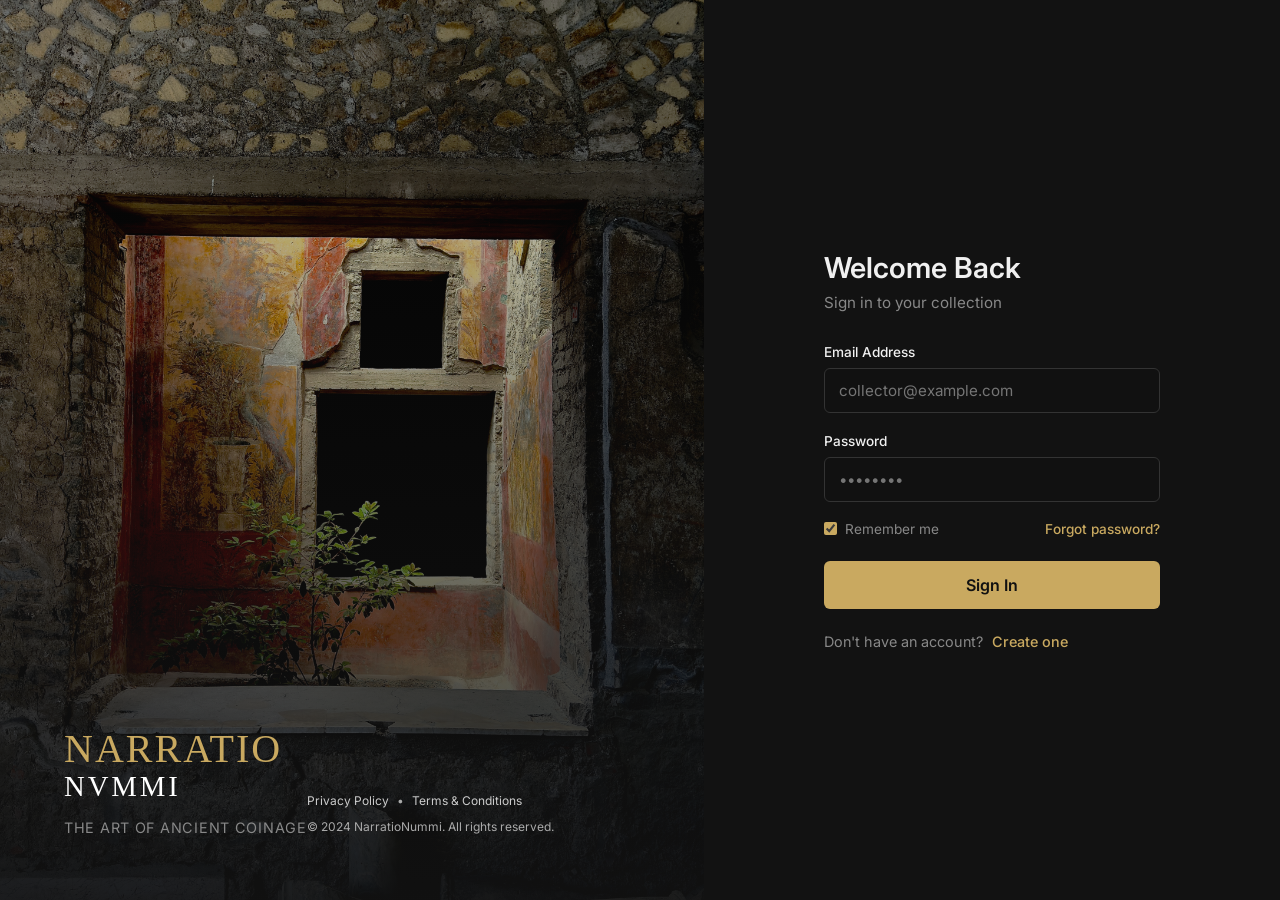
==== index.html @ f67592ef "moving legal links" ====
<!DOCTYPE html>
<html lang="en">
<head>
<meta charset="UTF-8">
<meta name="viewport" content="width=device-width, initial-scale=1.0">
<title>NarratioNummi - Login</title>
<link rel="preconnect" href="https://fonts.googleapis.com">
<link rel="preconnect" href="https://fonts.gstatic.com" crossorigin>
<link href="https://fonts.googleapis.com/css2?family=Cinzel:wght@400;600&family=Inter:wght@300;400;500&display=swap" rel="stylesheet">
<link rel="stylesheet" href="css/login.css">
</head>
<body>

<div class="login-container">
  <div class="login-left">
    <div class="login-left-overlay"></div>
    <div class="login-brand">
      <img src="imgs/logo.png" alt="NarratioNummi Logo" class="logo-img" onerror="this.style.display='none'; document.getElementById('fallback-logo').style.display='block';">
      <h1 id="fallback-logo" style="display:none;">NARRATIO<span>NVMMI</span></h1>
      <p>The Art of Ancient Coinage</p>
    </div>

    <div class="login-footer">
      <div class="legal-links">
        <a href="#">Privacy Policy</a>
        <span>•</span>
        <a href="#">Terms & Conditions</a>
      </div>
      <p class="copyright">&copy; 2024 NarratioNummi. All rights reserved.</p>
    </div>
    
  </div>

  <div class="login-right">
    <div class="login-box">
      
      <div class="auth-header">
        <h2 id="auth-title">Welcome Back</h2>
        <p id="auth-subtitle">Sign in to your collection</p>
      </div>

      <div id="auth-error" class="auth-error"></div>

      <form id="auth-form" onsubmit="event.preventDefault(); handleAuthSubmit();">
        <div class="input-group">
          <label for="auth-email">Email Address</label>
          <input type="email" id="auth-email" placeholder="collector@example.com" required autocomplete="username" inputmode="email" spellcheck="false">
        </div>
        
        <div class="input-group">
          <label for="auth-password">Password</label>
          <input type="password" id="auth-password" placeholder="••••••••" required autocomplete="current-password">
        </div>

        <div class="form-actions">
          <label class="remember-me">
            <input type="checkbox" id="remember-me" checked> Remember me
          </label>
          <a href="#" onclick="handleForgotPassword()" class="forgot-link">Forgot password?</a>
        </div>

        <button type="submit" id="auth-submit" class="btn-primary">Sign In</button>
      </form>

      <div class="auth-switch">
        <span id="auth-switch-text">Don't have an account?</span>
        <a href="#" id="auth-switch-mode" onclick="toggleAuthMode()">Create one</a>
      </div>

    </div>
  </div>
</div>

<div id="custom-popup" class="overlay-custom">
  <div class="box-custom">
    <h3 id="popup-title">MESSAGE</h3>
    <p id="popup-message"></p>
    <button onclick="closePopup()" class="btn-primary">OK</button>
  </div>
</div>

<script type="module" src="js/login.js"></script>

</body>
</html>
---- css/login.css ----
@import url('https://fonts.googleapis.com/css2?family=Inter:wght@300;400;500;600&display=swap');

:root {
  --gold: #c9a960;
  --gold-hover: #e0c47a;
  --bg-dark: #121212;
  --bg-panel: #1a1a1a;
  --text-main: #f0f0f0;
  --text-muted: #888;
  --border-color: #333;
  --error: #e74c3c;
  --font-main: 'Inter', sans-serif;
}

* {
  box-sizing: border-box;
  margin: 0;
  padding: 0;
}

body {
  font-family: var(--font-main);
  background-color: var(--bg-dark);
  color: var(--text-main);
  height: 100vh;
  overflow: hidden;
}

.login-container {
  display: flex;
  height: 100vh;
  width: 100vw;
}

.login-left {
  flex: 1;
  background-image: url('../imgs/login.jpg');
  background-size: cover;
  background-position: center;
  position: relative;
  display: flex;
  align-items: flex-end;
  padding: 4rem;
  background-color: #222;
}

.login-left::before {
  content: '';
  position: absolute;
  top: 0; left: 0; right: 0; bottom: 0;
  background: linear-gradient(to bottom, rgba(18,18,18,0.1) 0%, rgba(18,18,18,0.9) 100%);
  z-index: 1;
}

.login-brand {
  position: relative;
  z-index: 2;
}

.login-brand h1 {
  font-family: 'Times New Roman', Times, serif;
  font-weight: normal;
  font-size: 2.5rem;
  letter-spacing: 0.05em;
  color: var(--gold);
  line-height: 1.1;
}

.login-brand h1 span {
  display: block;
  color: #fff;
  font-size: 1.8rem;
  font-weight: normal;
  letter-spacing: 0.1em;
}

.login-brand p {
  margin-top: 1rem;
  font-size: 0.9rem;
  color: var(--text-muted);
  letter-spacing: 0.05em;
  text-transform: uppercase;
}

.logo-img {
  max-width: 200px;
  margin-bottom: 1.5rem;
}

.login-right {
  flex: 1;
  display: flex;
  align-items: center;
  justify-content: center;
  background-color: var(--bg-dark);
}

.login-box {
  width: 100%;
  max-width: 400px;
  padding: 2rem;
}

.auth-header {
  text-align: left;
  margin-bottom: 2rem;
}

.auth-header h2 {
  font-family: var(--font-main);
  font-weight: 600;
  font-size: 1.8rem;
  color: var(--text-main);
  margin-bottom: 0.5rem;
}

.auth-header p {
  color: var(--text-muted);
  font-size: 0.95rem;
}

.input-group {
  margin-bottom: 1.2rem;
}

.input-group label {
  display: block;
  font-size: 0.85rem;
  font-weight: 500;
  margin-bottom: 0.5rem;
  color: var(--text-main);
}

.input-group input {
  width: 100%;
  padding: 12px 14px;
  background: #111;
  border: 1px solid var(--border-color);
  border-radius: 6px;
  color: #fff;
  font-family: var(--font-main);
  font-size: 0.95rem;
  transition: border-color 0.2s;
}

.input-group input:focus {
  outline: none;
  border-color: var(--gold);
}

.form-actions {
  display: flex;
  justify-content: space-between;
  align-items: center;
  margin-bottom: 1.5rem;
  font-size: 0.85rem;
}

.remember-me {
  display: flex;
  align-items: center;
  gap: 8px;
  color: var(--text-muted);
  cursor: pointer;
}

.remember-me input {
  accent-color: var(--gold);
}

.forgot-link {
  color: var(--gold);
  text-decoration: none;
  font-weight: 500;
}

.forgot-link:hover {
  text-decoration: underline;
}

.btn-primary {
  width: 100%;
  padding: 14px;
  background: var(--gold);
  color: #111;
  border: none;
  border-radius: 6px;
  font-family: var(--font-main);
  font-weight: 600;
  font-size: 1rem;
  cursor: pointer;
  transition: background 0.2s;
}

.btn-primary:hover {
  background: var(--gold-hover);
}

.btn-primary:active {
  transform: scale(0.98);
}

.btn-primary:disabled {
  opacity: 0.5;
  cursor: not-allowed;
}

.auth-error {
  display: none;
  background: rgba(231, 76, 60, 0.1);
  color: var(--error);
  padding: 10px;
  border-radius: 6px;
  font-size: 0.85rem;
  margin-bottom: 1.2rem;
  border: 1px solid rgba(231, 76, 60, 0.3);
  text-align: center;
}

.auth-switch {
  margin-top: 1.5rem;
  text-align: left;
  font-size: 0.9rem;
  color: var(--text-muted);
}

.auth-switch a {
  color: var(--gold);
  text-decoration: none;
  font-weight: 500;
  margin-left: 5px;
}

.auth-switch a:hover {
  text-decoration: underline;
}

.login-footer {
  position: relative;
  z-index: 2;
  margin-top: 2rem;
  text-align: left;
  font-size: 0.75rem;
  color: #aaa;
  line-height: 1.5;
}

.legal-links {
  margin-bottom: 0.5rem;
}

.legal-links a {
  color: #ccc;
  text-decoration: none;
}

.legal-links a:hover {
  color: var(--gold);
}

.legal-links span {
  margin: 0 5px;
}

.overlay-custom {
  display: none;
  position: fixed;
  top: 0; left: 0; width: 100%; height: 100%;
  background: rgba(0,0,0,0.8);
  z-index: 1000;
  align-items: center;
  justify-content: center;
}

.overlay-custom.open {
  display: flex;
}

.box-custom {
  background: var(--bg-panel);
  padding: 2rem;
  border-radius: 8px;
  border: 1px solid var(--border-color);
  max-width: 350px;
  text-align: center;
}

.box-custom h3 {
  color: var(--gold);
  margin-bottom: 1rem;
  font-family: var(--font-main);
}

.box-custom p {
  color: var(--text-muted);
  font-size: 0.9rem;
  margin-bottom: 1.5rem;
  line-height: 1.5;
}

@media (max-width: 900px) {
  .login-container {
    flex-direction: column;
  }
  .login-left {
    display: none;
  }
  .login-right {
    background-color: var(--bg-dark);
  }
}
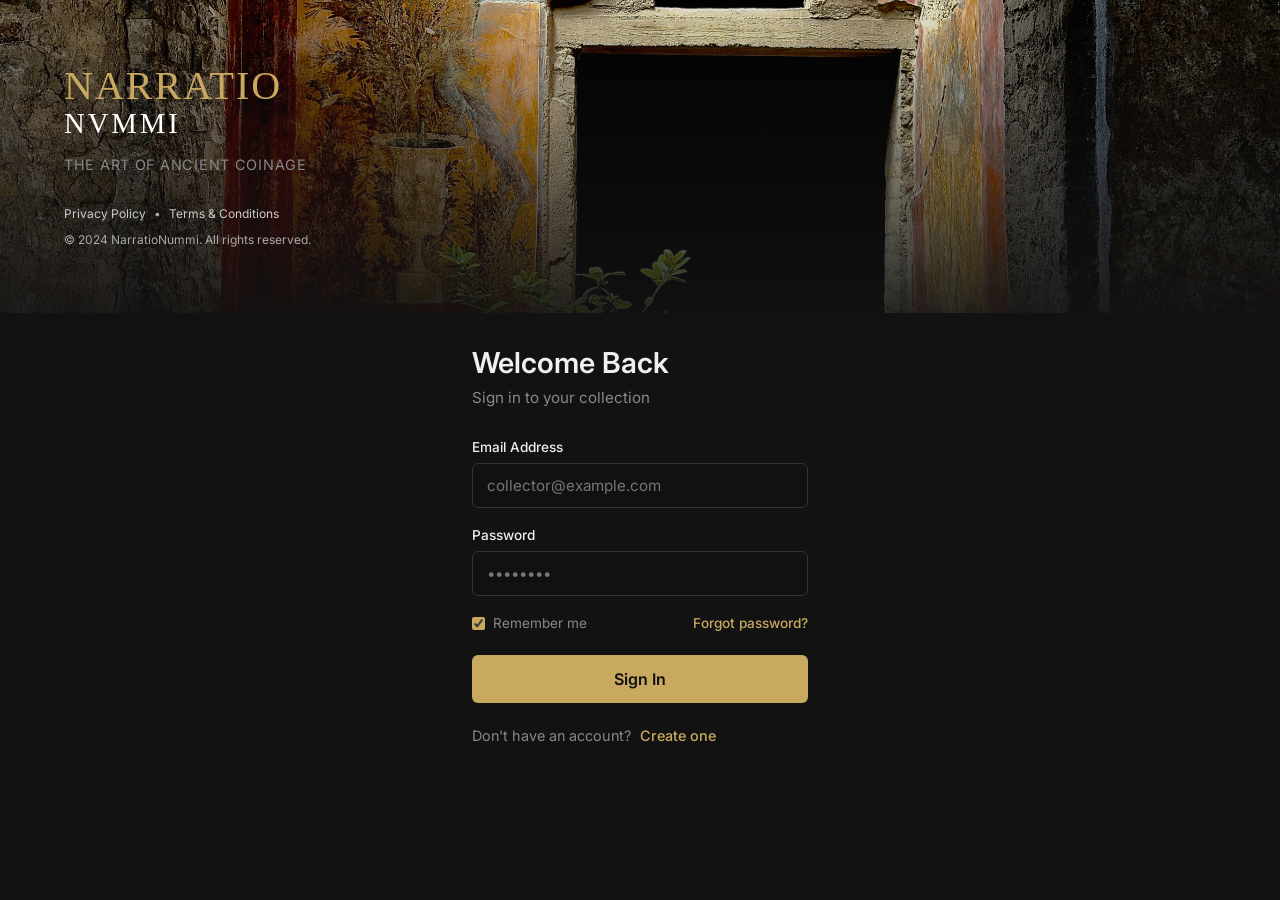
==== commit f032b43b: "legal link under everything" ====
--- a/index.html
+++ b/index.html
@@ -11,24 +11,24 @@
 </head>
 <body>
 
-<div class="login-container">
   <div class="login-left">
     <div class="login-left-overlay"></div>
-    <div class="login-brand">
-      <img src="imgs/logo.png" alt="NarratioNummi Logo" class="logo-img" onerror="this.style.display='none'; document.getElementById('fallback-logo').style.display='block';">
-      <h1 id="fallback-logo" style="display:none;">NARRATIO<span>NVMMI</span></h1>
-      <p>The Art of Ancient Coinage</p>
+    <div class="login-left-content">
+      <div class="login-brand">
+        <img src="imgs/logo.png" alt="NarratioNummi Logo" class="logo-img" onerror="this.style.display='none'; document.getElementById('fallback-logo').style.display='block';">
+        <h1 id="fallback-logo" style="display:none;">NARRATIO<span>NVMMI</span></h1>
+        <p>The Art of Ancient Coinage</p>
+      </div>
+      
+      <div class="login-footer">
+        <div class="legal-links">
+          <a href="#">Privacy Policy</a>
+          <span>•</span>
+          <a href="#">Terms & Conditions</a>
+        </div>
+        <p class="copyright">&copy; 2024 NarratioNummi. All rights reserved.</p>
+      </div>
     </div>
-
-    <div class="login-footer">
-      <div class="legal-links">
-        <a href="#">Privacy Policy</a>
-        <span>•</span>
-        <a href="#">Terms & Conditions</a>
-      </div>
-      <p class="copyright">&copy; 2024 NarratioNummi. All rights reserved.</p>
-    </div>
-    
   </div>
 
   <div class="login-right">
--- a/css/login.css
+++ b/css/login.css
@@ -52,9 +52,16 @@
   z-index: 1;
 }
 
+.login-left-content {
+  position: relative;
+  z-index: 2;
+  width: 100%;
+  display: flex;
+  flex-direction: column;
+}
+
 .login-brand {
   position: relative;
-  z-index: 2;
 }
 
 .login-brand h1 {
@@ -236,8 +243,6 @@
 }
 
 .login-footer {
-  position: relative;
-  z-index: 2;
   margin-top: 2rem;
   text-align: left;
   font-size: 0.75rem;
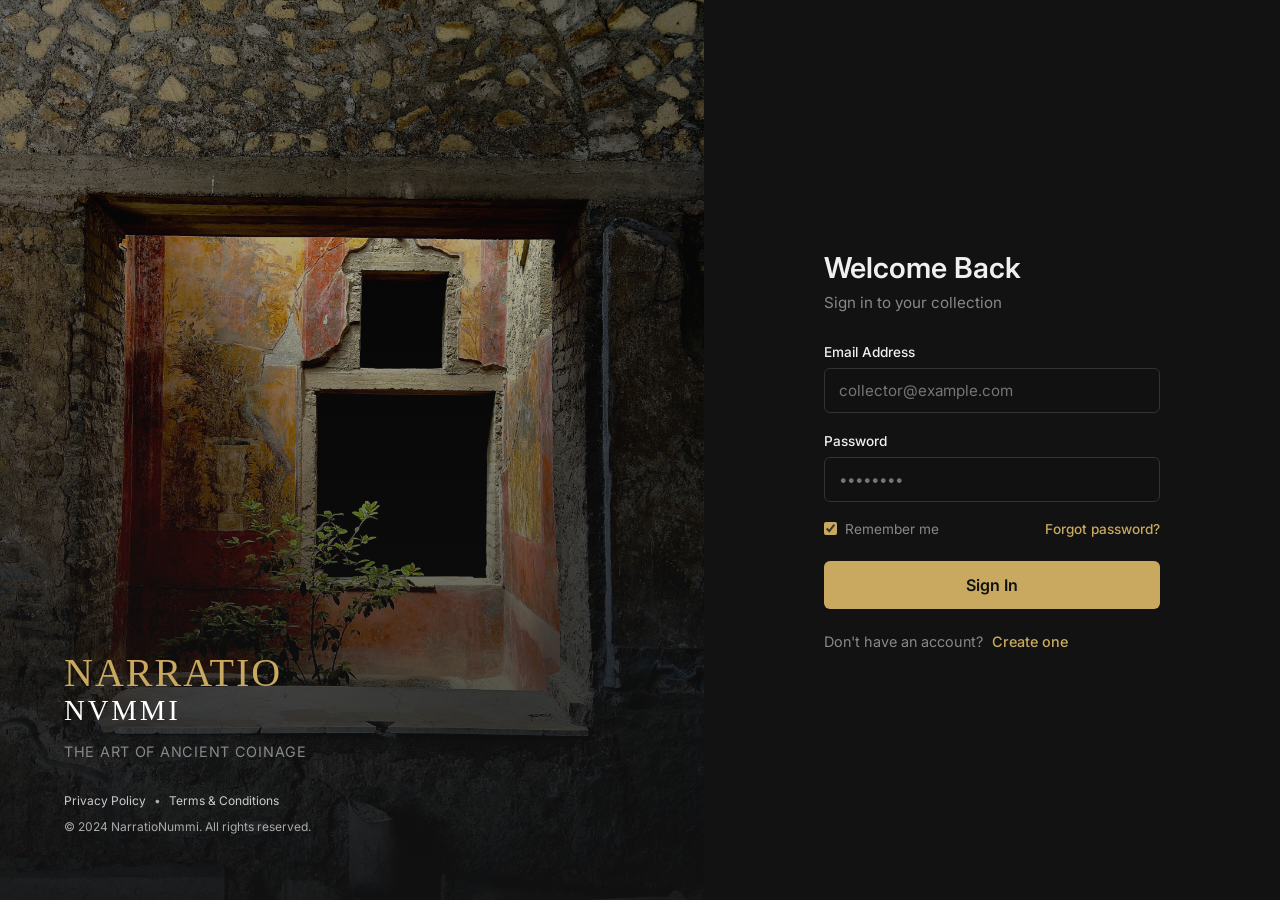
==== commit 58754a7a: "Update index.html" ====
--- a/index.html
+++ b/index.html
@@ -10,7 +10,8 @@
 <link rel="stylesheet" href="css/login.css">
 </head>
 <body>
-
+  
+<div class="login-container">
   <div class="login-left">
     <div class="login-left-overlay"></div>
     <div class="login-left-content">
@@ -79,7 +80,5 @@
   </div>
 </div>
 
-<script type="module" src="js/login.js"></script>
-
 </body>
 </html>
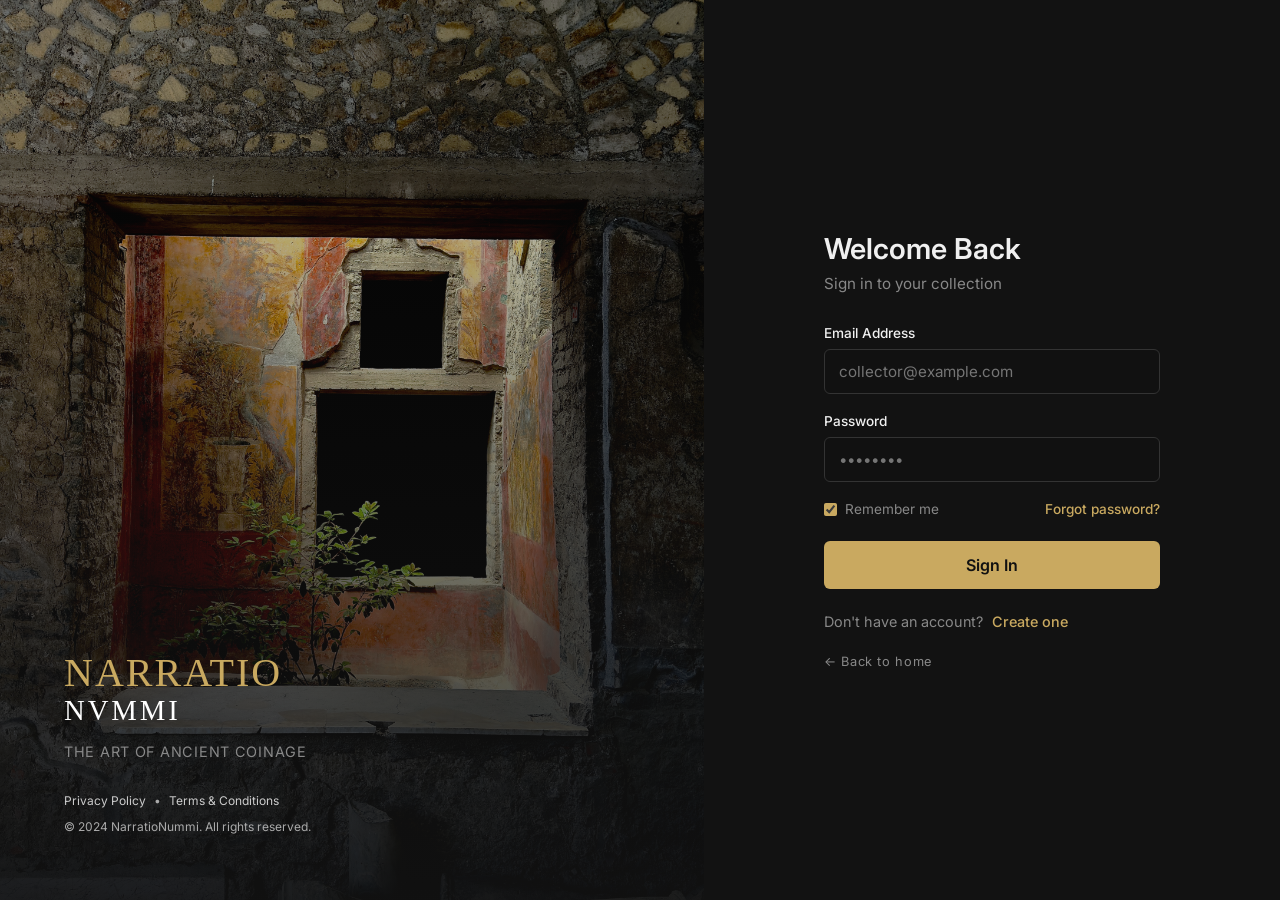
==== commit 52199ee4: "s" ====
--- a/index.html
+++ b/index.html
@@ -42,7 +42,7 @@
 
       <div id="auth-error" class="auth-error"></div>
 
-      <form id="auth-form" onsubmit="event.preventDefault(); handleAuthSubmit();">
+      <form id="auth-form">
         <div class="input-group">
           <label for="auth-email">Email Address</label>
           <input type="email" id="auth-email" placeholder="collector@example.com" required autocomplete="username" inputmode="email" spellcheck="false">
@@ -68,6 +68,10 @@
         <a href="#" id="auth-switch-mode" onclick="toggleAuthMode()">Create one</a>
       </div>
 
+      <div class="home-return">
+        <a href="home.html">← Back to home</a>
+      </div>
+
     </div>
   </div>
 </div>
@@ -80,5 +84,6 @@
   </div>
 </div>
 
+<script type="module" src="js/login.js"></script>
 </body>
 </html>
--- a/css/login.css
+++ b/css/login.css
@@ -301,6 +301,21 @@
   font-size: 0.9rem;
   margin-bottom: 1.5rem;
   line-height: 1.5;
+}
+
+.home-return {
+  margin-top: 1.5rem;
+  text-align: left;
+  font-size: 0.8rem;
+  letter-spacing: 0.05em;
+}
+.home-return a {
+  color: var(--text-muted);
+  text-decoration: none;
+  transition: color 0.2s;
+}
+.home-return a:hover {
+  color: var(--gold);
 }
 
 @media (max-width: 900px) {
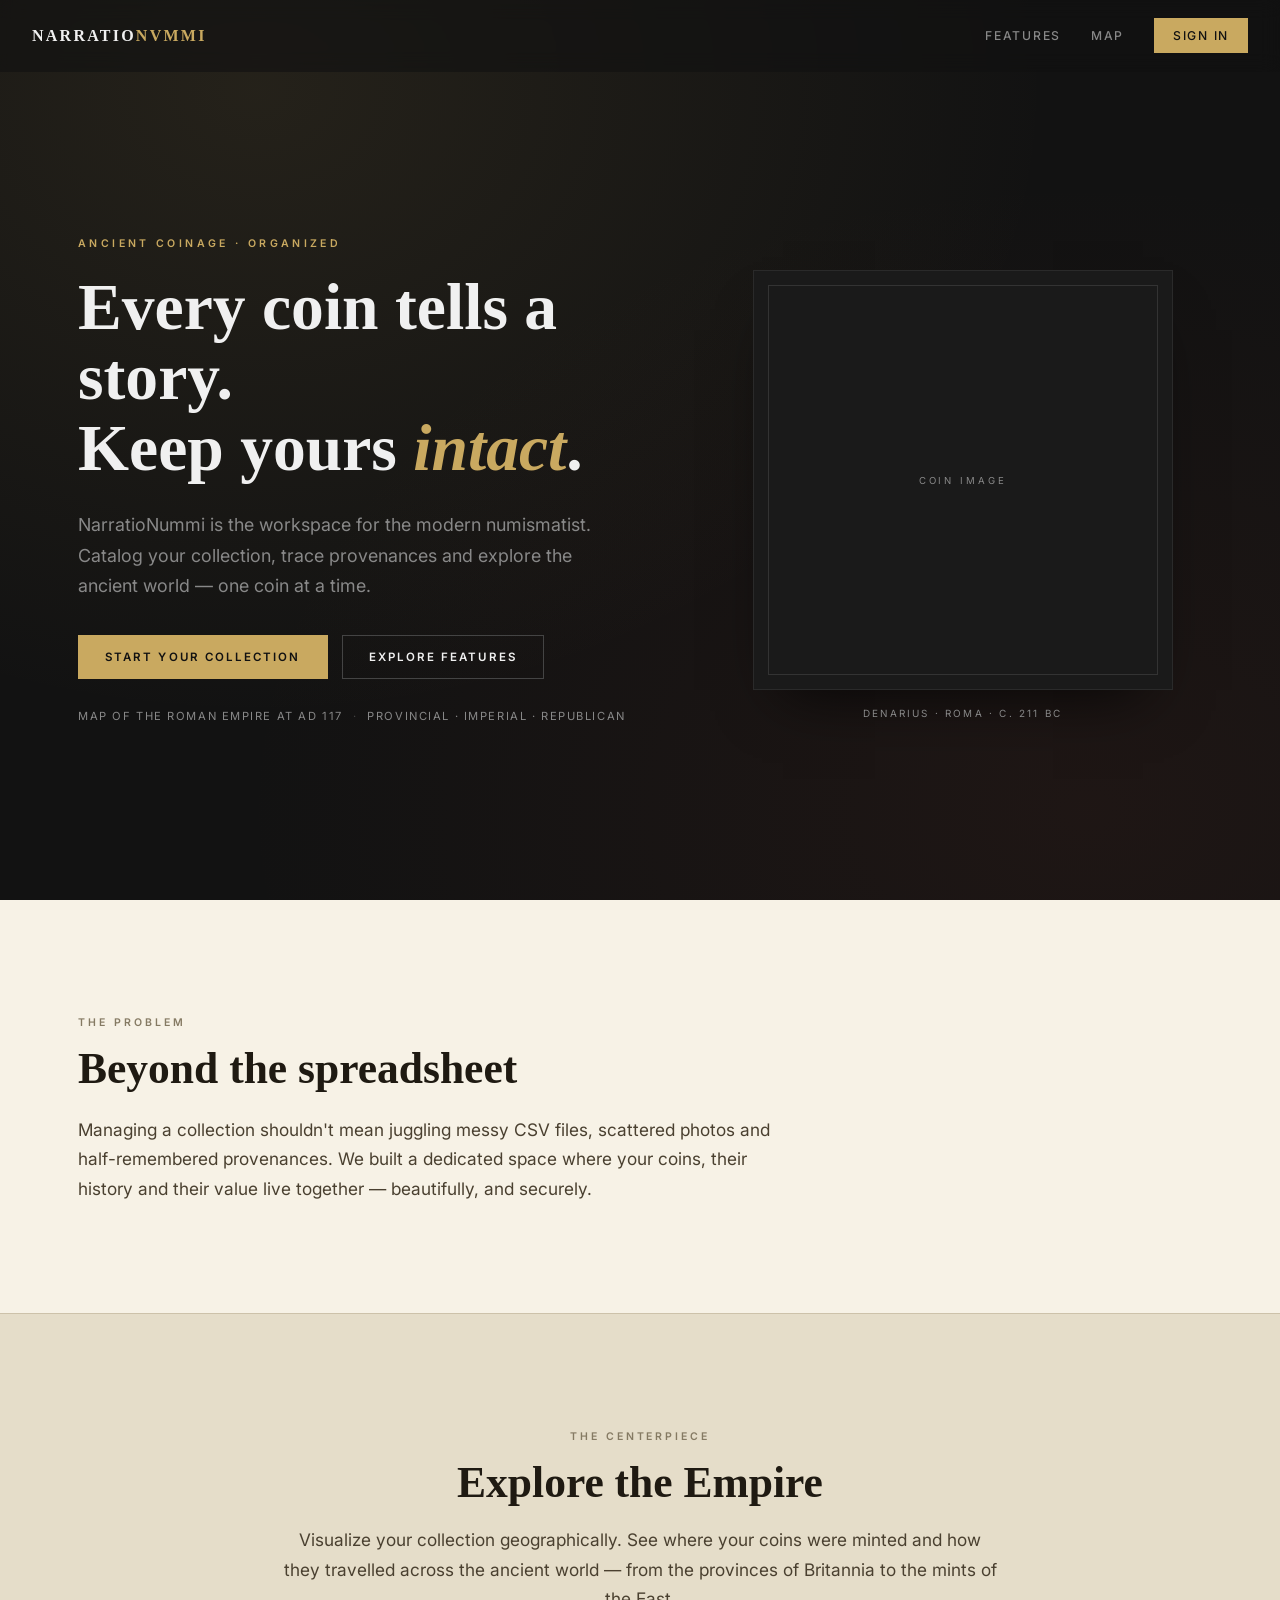
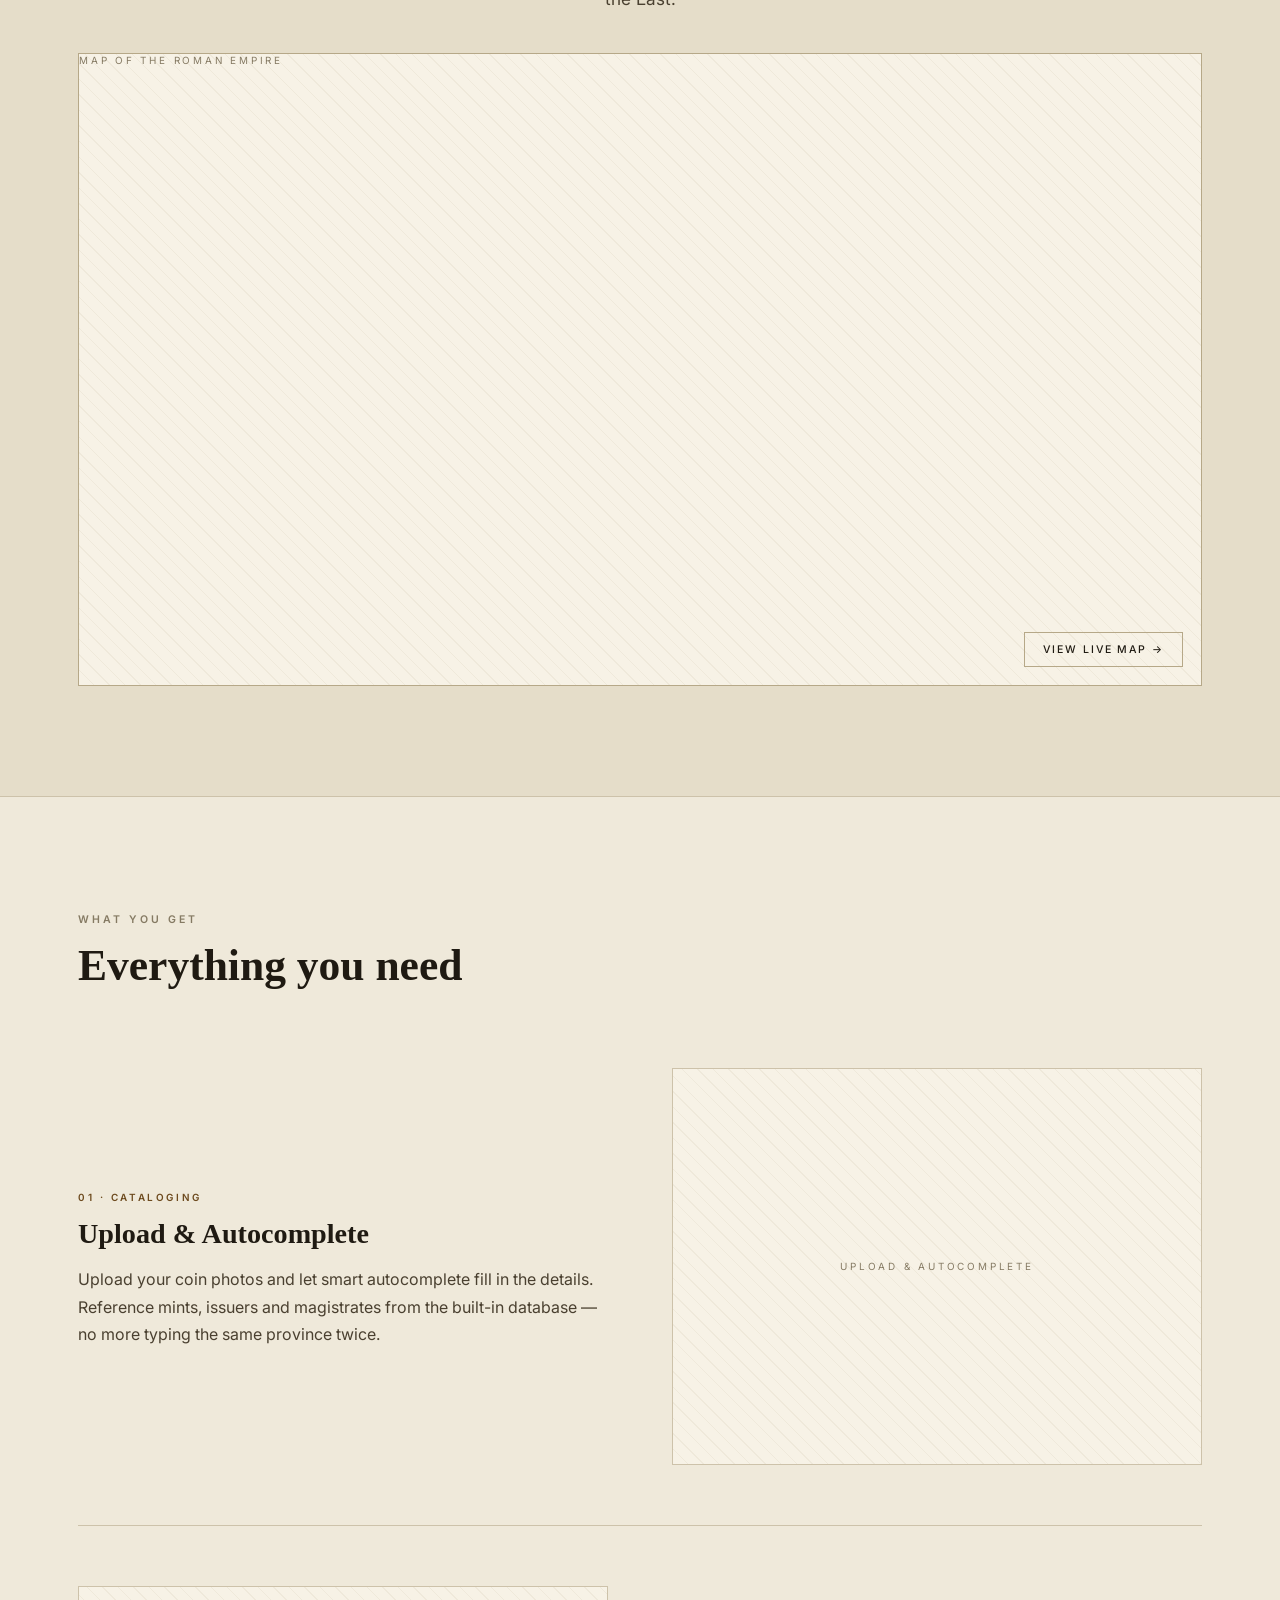
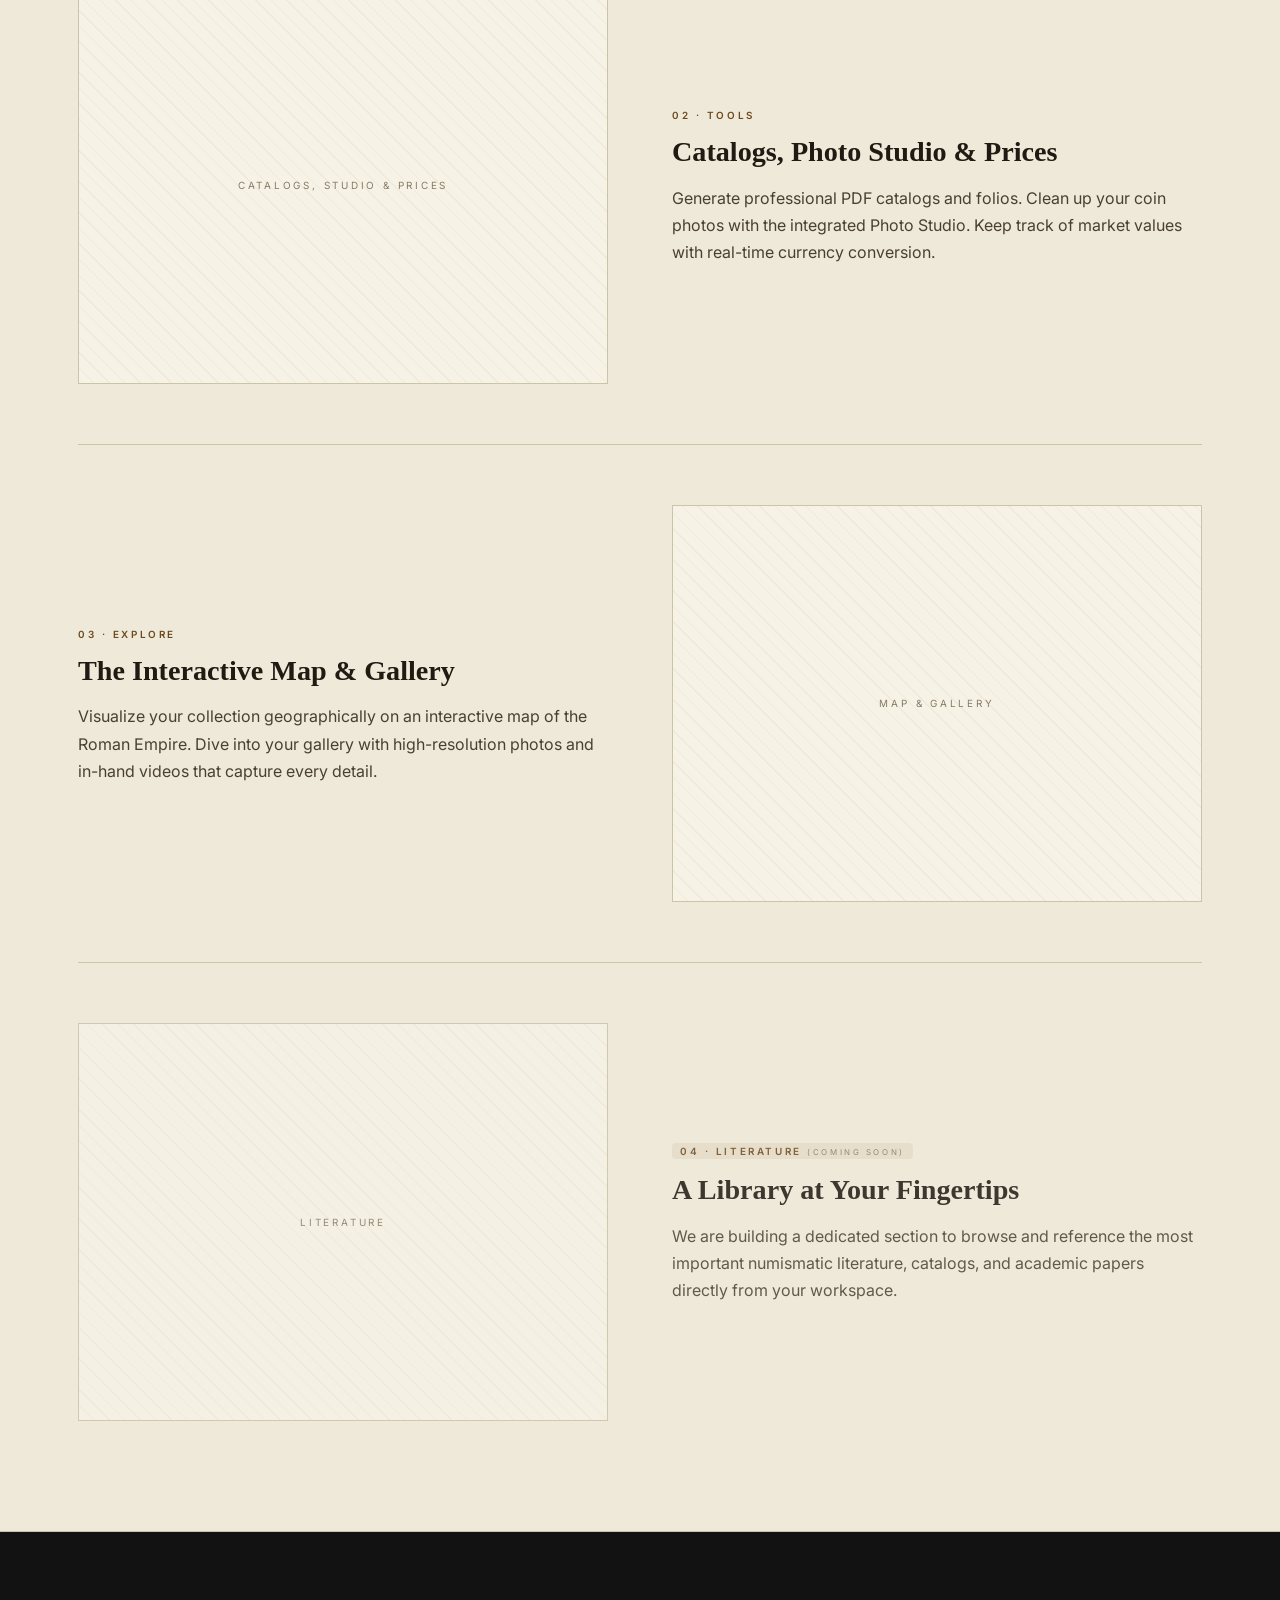
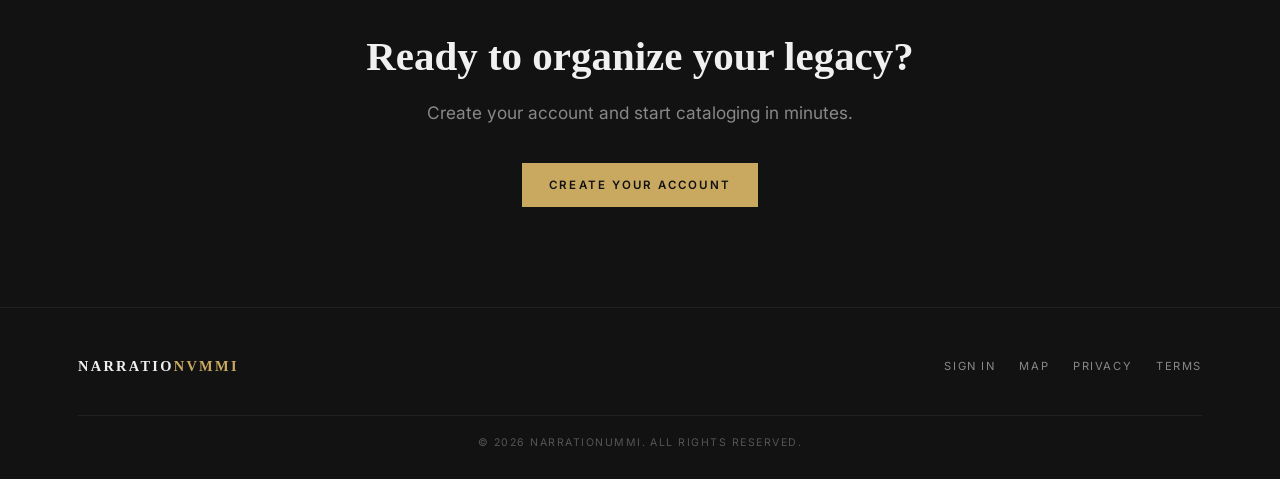
==== commit 1c2a8fc0: "d" ====
--- a/index.html
+++ b/index.html
@@ -2,88 +2,237 @@
 <html lang="en">
 <head>
 <meta charset="UTF-8">
-<meta name="viewport" content="width=device-width, initial-scale=1.0">
-<title>NarratioNummi - Login</title>
+<meta name="viewport" content="width=device-width, initial-scale=1.0, viewport-fit=cover">
+<meta name="theme-color" content="#efe9da">
+<title>NarratioNummi — The Art of Ancient Coinage</title>
 <link rel="preconnect" href="https://fonts.googleapis.com">
 <link rel="preconnect" href="https://fonts.gstatic.com" crossorigin>
-<link href="https://fonts.googleapis.com/css2?family=Cinzel:wght@400;600&family=Inter:wght@300;400;500&display=swap" rel="stylesheet">
-<link rel="stylesheet" href="css/login.css">
+<link href="https://fonts.googleapis.com/css2?family=Cinzel:wght@400;600&family=Inter:wght@300;400;500;600&family=Playfair+Display:wght@400;500;600;700&display=swap" rel="stylesheet">
+<link rel="stylesheet" href="css/home.css">
 </head>
-<body>
+<body class="home-page">
+
+<header class="home-nav" id="home-nav">
+  <a href="index.html" class="home-brand">
+    <img src="imgs/logo.png" alt="NarratioNummi" class="home-logo"
+         onerror="this.style.display='none';document.getElementById('home-brand-fb').style.display='inline';">
+    <span id="home-brand-fb" style="display:none;">NARRATIO<span>NVMMI</span></span>
+  </a>
+  <nav class="home-nav-links">
+    <a href="#features">Features</a>
+    <a href="#map-preview">Map</a>
+    <a href="login.html" class="home-nav-cta" id="nav-auth-btn">Sign In</a>
+  </nav>
+  <button class="home-burger" id="home-burger" aria-label="Menu"
+          onclick="document.getElementById('home-nav').classList.toggle('open')">
+    <span></span><span></span><span></span>
+  </button>
+</header>
+
+<section class="home-hero">
+  <div class="home-hero-inner">
+    <div class="home-hero-text">
+      <div class="home-eyebrow">Ancient Coinage · Organized</div>
+      <h1>Every coin tells a story.<br>Keep yours <em>intact</em>.</h1>
+      <p class="home-hero-lead">
+        NarratioNummi is the workspace for the modern numismatist.
+        Catalog your collection, trace provenances and explore the ancient world — one coin at a time.
+      </p>
+      <div class="home-hero-cta">
+        <a href="login.html" class="home-btn home-btn-gold" id="hero-main-btn">Start Your Collection</a>
+        <a href="#features" class="home-btn home-btn-ghost">Explore Features</a>
+      </div>
+      <div class="home-hero-meta">
+        <span>Map of the Roman Empire at AD 117</span>
+        <span class="dot">·</span>
+        <span>Provincial · Imperial · Republican</span>
+      </div>
+    </div>
+    <div class="home-hero-visual">
+      <div class="home-coin-frame">
+        <img src="imgs/hero-coin.jpg" alt="Roman coin"
+             onerror="this.style.display='none';this.parentElement.classList.add('empty');">
+        <div class="home-coin-caption">Denarius · Roma · c. 211 BC</div>
+      </div>
+    </div>
+  </div>
+</section>
+
+<section class="home-section home-philosophy">
+  <div class="home-container">
+    <div class="home-section-head">
+      <span class="home-kicker">The Problem</span>
+      <h2>Beyond the spreadsheet</h2>
+    </div>
+    <p class="home-lead">
+      Managing a collection shouldn't mean juggling messy CSV files, scattered photos
+      and half-remembered provenances. We built a dedicated space where your coins,
+      their history and their value live together — beautifully, and securely.
+    </p>
+  </div>
+</section>
+
+<section class="home-section home-map" id="map-preview">
+  <div class="home-container">
+    <div class="home-section-head center">
+      <span class="home-kicker">The centerpiece</span>
+      <h2>Explore the Empire</h2>
+    </div>
+    <p class="home-lead center">
+      Visualize your collection geographically. See where your coins were minted and
+      how they travelled across the ancient world — from the provinces of Britannia
+      to the mints of the East.
+    </p>
+    <div class="home-map-frame">
+      <img src="imgs/map-preview.jpg" alt="Map preview"
+           onerror="this.style.display='none';this.parentElement.classList.add('empty');">
+      <span class="home-feature-fallback">Map of the Roman Empire</span>
+      <a href="map.html" class="home-map-link">View live map →</a>
+    </div>
+  </div>
+</section>
+
+<section class="home-section home-features" id="features">
+  <div class="home-container">
+    <div class="home-section-head">
+      <span class="home-kicker">What you get</span>
+      <h2>Everything you need</h2>
+    </div>
+
+    <div class="home-feature">
+      <div class="home-feature-text">
+        <span class="home-feature-tag">01 · Cataloging</span>
+        <h3>Upload &amp; Autocomplete</h3>
+        <p>Upload your coin photos and let smart autocomplete fill in the details.
+           Reference mints, issuers and magistrates from the built-in database —
+           no more typing the same province twice.</p>
+      </div>
+      <div class="home-feature-visual">
+        <img src="imgs/feature-upload.jpg" alt="Upload interface"
+             onerror="this.style.display='none';this.parentElement.classList.add('empty');">
+        <span class="home-feature-fallback">Upload &amp; Autocomplete</span>
+      </div>
+    </div>
+
+    <div class="home-feature reverse">
+      <div class="home-feature-text">
+        <span class="home-feature-tag">02 · Tools</span>
+        <h3>Catalogs, Photo Studio &amp; Prices</h3>
+        <p>Generate professional PDF catalogs and folios. Clean up your coin photos
+           with the integrated Photo Studio. Keep track of market values with real-time
+           currency conversion.</p>
+      </div>
+      <div class="home-feature-visual">
+        <img src="imgs/feature-studio.jpg" alt="Tools"
+             onerror="this.style.display='none';this.parentElement.classList.add('empty');">
+        <span class="home-feature-fallback">Catalogs, Studio &amp; Prices</span>
+      </div>
+    </div>
+
+    <div class="home-feature">
+      <div class="home-feature-text">
+        <span class="home-feature-tag">03 · Explore</span>
+        <h3>The Interactive Map &amp; Gallery</h3>
+        <p>Visualize your collection geographically on an interactive map of the Roman Empire.
+           Dive into your gallery with high-resolution photos and in-hand videos that capture
+           every detail.</p>
+      </div>
+      <div class="home-feature-visual">
+        <img src="imgs/feature-map.jpg" alt="Map & Gallery"
+             onerror="this.style.display='none';this.parentElement.classList.add('empty');">
+        <span class="home-feature-fallback">Map &amp; Gallery</span>
+      </div>
+    </div>
+
+    <div class="home-feature reverse" style="opacity: 0.85;">
+      <div class="home-feature-text">
+        <span class="home-feature-tag" style="background: var(--h-paper-3); padding: 2px 8px; border-radius: 4px;">
+          04 · Literature <span style="font-size: 0.8em; font-weight: normal; color: var(--h-ink-3);">(Coming Soon)</span>
+        </span>
+        <h3>A Library at Your Fingertips</h3>
+        <p>We are building a dedicated section to browse and reference the most important
+           numismatic literature, catalogs, and academic papers directly from your workspace.</p>
+      </div>
+      <div class="home-feature-visual">
+        <img src="imgs/feature-literature.jpg" alt="Literature"
+             onerror="this.style.display='none';this.parentElement.classList.add('empty');">
+        <span class="home-feature-fallback">Literature</span>
+      </div>
+    </div>
+  </div>
+</section>
+
+<section class="home-cta">
+  <div class="home-container center">
+    <h2>Ready to organize your legacy?</h2>
+    <p class="home-lead center">Create your account and start cataloging in minutes.</p>
+    <a href="login.html" class="home-btn home-btn-gold">Create Your Account</a>
+  </div>
+</section>
+
+<footer class="home-footer">
+  <div class="home-container">
+    <div class="home-footer-brand">NARRATIO<span>NVMMI</span></div>
+    <div class="home-footer-links">
+      <a href="login.html">Sign In</a>
+      <a href="map.html">Map</a>
+      <a href="#">Privacy</a>
+      <a href="#">Terms</a>
+    </div>
+    <p class="home-footer-copy">&copy; 2026 NarratioNummi. All rights reserved.</p>
+  </div>
+</footer>
+
+<script>
+  (function(){
+    var nav = document.getElementById('home-nav');
+    if(!nav) return;
+    window.addEventListener('scroll', function(){
+      nav.classList.toggle('scrolled', window.scrollY > 12);
+    }, {passive:true});
+    document.querySelectorAll('.home-nav-links a').forEach(function(a){
+      a.addEventListener('click', function(){ nav.classList.remove('open'); });
+    });
+  })();
+</script>
+
+<script type="module">
+  import { initializeApp } from "https://www.gstatic.com/firebasejs/10.8.0/firebase-app.js";
+  import { getAuth, onAuthStateChanged } from "https://www.gstatic.com/firebasejs/10.8.0/firebase-auth.js";
   
-<div class="login-container">
-  <div class="login-left">
-    <div class="login-left-overlay"></div>
-    <div class="login-left-content">
-      <div class="login-brand">
-        <img src="imgs/logo.png" alt="NarratioNummi Logo" class="logo-img" onerror="this.style.display='none'; document.getElementById('fallback-logo').style.display='block';">
-        <h1 id="fallback-logo" style="display:none;">NARRATIO<span>NVMMI</span></h1>
-        <p>The Art of Ancient Coinage</p>
-      </div>
-      
-      <div class="login-footer">
-        <div class="legal-links">
-          <a href="#">Privacy Policy</a>
-          <span>•</span>
-          <a href="#">Terms & Conditions</a>
-        </div>
-        <p class="copyright">&copy; 2024 NarratioNummi. All rights reserved.</p>
-      </div>
-    </div>
-  </div>
-
-  <div class="login-right">
-    <div class="login-box">
-      
-      <div class="auth-header">
-        <h2 id="auth-title">Welcome Back</h2>
-        <p id="auth-subtitle">Sign in to your collection</p>
-      </div>
-
-      <div id="auth-error" class="auth-error"></div>
-
-      <form id="auth-form">
-        <div class="input-group">
-          <label for="auth-email">Email Address</label>
-          <input type="email" id="auth-email" placeholder="collector@example.com" required autocomplete="username" inputmode="email" spellcheck="false">
-        </div>
-        
-        <div class="input-group">
-          <label for="auth-password">Password</label>
-          <input type="password" id="auth-password" placeholder="••••••••" required autocomplete="current-password">
-        </div>
-
-        <div class="form-actions">
-          <label class="remember-me">
-            <input type="checkbox" id="remember-me" checked> Remember me
-          </label>
-          <a href="#" onclick="handleForgotPassword()" class="forgot-link">Forgot password?</a>
-        </div>
-
-        <button type="submit" id="auth-submit" class="btn-primary">Sign In</button>
-      </form>
-
-      <div class="auth-switch">
-        <span id="auth-switch-text">Don't have an account?</span>
-        <a href="#" id="auth-switch-mode" onclick="toggleAuthMode()">Create one</a>
-      </div>
-
-      <div class="home-return">
-        <a href="home.html">← Back to home</a>
-      </div>
-
-    </div>
-  </div>
-</div>
-
-<div id="custom-popup" class="overlay-custom">
-  <div class="box-custom">
-    <h3 id="popup-title">MESSAGE</h3>
-    <p id="popup-message"></p>
-    <button onclick="closePopup()" class="btn-primary">OK</button>
-  </div>
-</div>
-
-<script type="module" src="js/login.js"></script>
+  const app = initializeApp({
+    apiKey: "AIzaSyCNUZOPwefVZFTsD66qvVgELWtkUoWJIJE",
+    authDomain: "rncm-84799.firebaseapp.com",
+    projectId: "rncm-84799",
+    storageBucket: "rncm-84799.firebasestorage.app",
+    messagingSenderId: "48204932245",
+    appId: "1:48204932245:web:e066f8251d4d5f49b8a79c"
+  });
+  
+  const auth = getAuth(app);
+  
+  const navAuthBtn = document.getElementById('nav-auth-btn');
+  const heroMainBtn = document.getElementById('hero-main-btn');
+
+  onAuthStateChanged(auth, function(user) {
+    if (user && user.emailVerified) {
+      const displayName = user.displayName || user.email.split('@')[0];
+      
+      navAuthBtn.textContent = displayName;
+      navAuthBtn.href = "map.html";
+      
+      heroMainBtn.textContent = "Login";
+      heroMainBtn.href = "map.html";
+      
+    } else {
+      navAuthBtn.textContent = "Sign In";
+      navAuthBtn.href = "index.html";
+      
+      heroMainBtn.textContent = "Start Your Collection";
+      heroMainBtn.href = "index.html";
+    }
+  });
+</script>
+
 </body>
 </html>
--- a/css/home.css
+++ b/css/home.css
@@ -0,0 +1,336 @@
+:root{
+  --h-paper:#efe9da;
+  --h-paper-2:#f7f2e6;
+  --h-paper-3:#e5ddc9;
+  --h-ink:#1f1a12;
+  --h-ink-2:#4a4030;
+  --h-ink-3:#857a63;
+  --h-rule:#cdc2aa;
+  --h-rule-2:#b6a888;
+  --h-accent:#6d4a1e;
+  --h-rust:#8b3a2a;
+  --h-gold:#c9a960;
+  --h-gold-hover:#e0c47a;
+  --h-bg-dark:#121212;
+  --h-bg-panel:#1a1a1a;
+  --h-text-main:#f0f0f0;
+  --h-text-muted:#888;
+}
+
+*{ box-sizing:border-box; }
+html{ scroll-behavior:smooth; }
+body.home-page{
+  margin:0; padding:0;
+  background:var(--h-paper);
+  color:var(--h-ink);
+  font-family:'Inter', system-ui, -apple-system, Segoe UI, Roboto, sans-serif;
+  font-size:16px;
+  -webkit-font-smoothing:antialiased;
+  -webkit-text-size-adjust:100%;
+  overflow-x:hidden;
+  visibility:visible;
+}
+
+.home-container{ max-width:1180px; margin:0 auto; padding:0 28px; }
+.home-section{ padding:110px 0; border-bottom:1px solid var(--h-rule); }
+.home-section:last-of-type{ border-bottom:none; }
+
+.home-kicker{
+  display:inline-block;
+  font-size:.66rem; letter-spacing:.28em; text-transform:uppercase;
+  color:var(--h-ink-3); font-weight:600; margin-bottom:14px;
+}
+.home-section-head h2{
+  font-family:'Playfair Display', serif; font-weight:600;
+  font-size:clamp(1.8rem, 3.4vw, 2.9rem);
+  line-height:1.15; color:var(--h-ink); margin:0 0 18px;
+}
+.home-section-head.center{ text-align:center; }
+.home-lead{
+  font-size:1.08rem; line-height:1.7; color:var(--h-ink-2);
+  max-width:720px; margin:0;
+}
+.home-lead.center{ margin-left:auto; margin-right:auto; text-align:center; }
+
+.home-nav{
+  position:fixed; top:0; left:0; right:0; z-index:1000;
+  display:flex; align-items:center; justify-content:space-between;
+  padding:18px 32px;
+  background:rgba(18,18,18,.6);
+  backdrop-filter:blur(10px); -webkit-backdrop-filter:blur(10px);
+  border-bottom:1px solid transparent;
+  transition:background .2s, border-color .2s;
+}
+.home-nav.scrolled{ background:rgba(18,18,18,.92); border-bottom-color:#2a2a2a; }
+.home-brand{
+  display:flex; align-items:center; gap:10px;
+  text-decoration:none; color:var(--h-text-main);
+  font-family:'Cinzel', serif; font-weight:600;
+  font-size:1rem; letter-spacing:.14em;
+}
+.home-brand span span{ color:var(--h-gold); }
+.home-logo{ height:30px; width:auto; display:block; }
+.home-nav-links{ display:flex; align-items:center; gap:30px; }
+.home-nav-links a{
+  text-decoration:none; color:var(--h-text-muted);
+  font-size:.76rem; letter-spacing:.14em; text-transform:uppercase;
+  font-weight:500; transition:color .15s;
+}
+.home-nav-links a:hover{ color:var(--h-text-main); }
+.home-nav-links a.home-nav-cta{
+  color:#111; background:var(--h-gold);
+  padding:9px 18px; border:1px solid var(--h-gold);
+}
+.home-nav-links a.home-nav-cta:hover{ background:var(--h-gold-hover); border-color:var(--h-gold-hover); }
+.home-burger{
+  display:none; background:none; border:none; cursor:pointer;
+  width:38px; height:38px; flex-direction:column; gap:5px;
+  align-items:center; justify-content:center; padding:0;
+}
+.home-burger span{
+  display:block; width:22px; height:1.5px; background:var(--h-text-main);
+  transition:transform .2s, opacity .2s;
+}
+.home-nav.open .home-burger span:nth-child(1){ transform:translateY(6.5px) rotate(45deg); }
+.home-nav.open .home-burger span:nth-child(2){ opacity:0; }
+.home-nav.open .home-burger span:nth-child(3){ transform:translateY(-6.5px) rotate(-45deg); }
+
+.home-hero{
+  min-height:100vh; display:flex; align-items:center;
+  padding:140px 0 80px;
+  background:
+    radial-gradient(ellipse at 20% 10%, rgba(201,169,96,.10), transparent 55%),
+    radial-gradient(ellipse at 85% 90%, rgba(139,58,42,.10), transparent 55%),
+    var(--h-bg-dark);
+  color:var(--h-text-main);
+  position:relative;
+}
+.home-hero-inner{
+  max-width:1180px; margin:0 auto; padding:0 28px; width:100%;
+  display:grid; grid-template-columns:1.1fr .9fr; gap:60px;
+  align-items:center;
+}
+.home-eyebrow{
+  font-size:.66rem; letter-spacing:.32em; text-transform:uppercase;
+  color:var(--h-gold); font-weight:600; margin-bottom:22px;
+}
+.home-hero h1{
+  font-family:'Playfair Display', serif; font-weight:600;
+  font-size:clamp(2.4rem, 5.2vw, 4.1rem);
+  line-height:1.08; color:var(--h-text-main); margin:0 0 26px;
+}
+.home-hero h1 em{ font-style:italic; color:var(--h-gold); }
+.home-hero-lead{
+  font-size:1.12rem; line-height:1.7; color:var(--h-text-muted);
+  max-width:540px; margin:0 0 34px;
+}
+.home-hero-cta{ display:flex; gap:14px; flex-wrap:wrap; margin-bottom:30px; }
+.home-btn{
+  display:inline-block; text-decoration:none; cursor:pointer;
+  padding:14px 26px; font-size:.72rem; letter-spacing:.18em;
+  text-transform:uppercase; font-weight:600;
+  font-family:'Inter', sans-serif; border:1px solid transparent;
+  transition:background .15s, color .15s, border-color .15s;
+}
+.home-btn-gold{ background:var(--h-gold); color:#111; border-color:var(--h-gold); }
+.home-btn-gold:hover{ background:var(--h-gold-hover); border-color:var(--h-gold-hover); }
+.home-btn-ghost{ background:transparent; color:var(--h-text-main); border-color:#444; }
+.home-btn-ghost:hover{ background:#1e1e1e; border-color:#666; }
+
+.home-hero-meta{
+  display:flex; flex-wrap:wrap; gap:10px; align-items:center;
+  font-size:.7rem; letter-spacing:.14em; text-transform:uppercase;
+  color:var(--h-text-muted);
+}
+.home-hero-meta .dot{ color:#444; }
+
+.home-hero-visual{ display:flex; justify-content:center; }
+.home-coin-frame{
+  position:relative; width:100%; max-width:420px; aspect-ratio:1/1;
+  background:var(--h-bg-panel);
+  border:1px solid #2a2a2a;
+  display:flex; align-items:center; justify-content:center;
+  box-shadow:0 30px 60px -30px rgba(0,0,0,.8);
+}
+.home-coin-frame::before{
+  content:""; position:absolute; inset:14px;
+  border:1px solid #333; pointer-events:none;
+}
+.home-coin-frame img{
+  width:78%; height:78%; object-fit:contain;
+  filter:drop-shadow(0 12px 24px rgba(0,0,0,.6));
+  animation:coinFloat 7s ease-in-out infinite;
+}
+@keyframes coinFloat{
+  0%,100%{ transform:translateY(0) rotate(0); }
+  50%{ transform:translateY(-10px) rotate(-1.5deg); }
+}
+.home-coin-frame.empty::after{
+  content:"COIN IMAGE"; position:absolute; inset:0;
+  display:flex; align-items:center; justify-content:center;
+  font-size:.6rem; letter-spacing:.3em; color:var(--h-text-muted);
+}
+.home-coin-caption{
+  position:absolute; bottom:-30px; left:0; right:0;
+  text-align:center; font-size:.62rem; letter-spacing:.22em;
+  text-transform:uppercase; color:var(--h-text-muted);
+}
+
+.home-philosophy{ background:var(--h-paper-2); }
+.home-philosophy .home-section-head{ margin-bottom:22px; }
+
+.home-feature{
+  display:grid; grid-template-columns:1fr 1fr; gap:64px;
+  align-items:center; padding:60px 0;
+  border-bottom:1px solid var(--h-rule);
+}
+.home-feature:first-child{ padding-top:20px; }
+.home-feature:last-child{ border-bottom:none; padding-bottom:0; }
+.home-feature.reverse .home-feature-text{ order:2; }
+.home-feature.reverse .home-feature-visual{ order:1; }
+.home-feature-tag{
+  display:inline-block; font-size:.62rem; letter-spacing:.26em;
+  text-transform:uppercase; color:var(--h-accent);
+  font-weight:600; margin-bottom:14px;
+}
+.home-feature-text h3{
+  font-family:'Playfair Display', serif; font-weight:600;
+  font-size:clamp(1.4rem, 2.2vw, 1.85rem);
+  color:var(--h-ink); margin:0 0 16px; line-height:1.2;
+}
+.home-feature-text p{ font-size:1rem; line-height:1.7; color:var(--h-ink-2); margin:0; }
+.home-feature-visual{
+  position:relative; aspect-ratio:4/3;
+  background:var(--h-paper-2);
+  border:1px solid var(--h-rule);
+  display:flex; align-items:center; justify-content:center;
+  overflow:hidden;
+}
+.home-feature-visual img{
+  width:100%; height:100%; object-fit:cover; display:block;
+  transition:transform .6s ease;
+}
+.home-feature-visual:hover img{ transform:scale(1.04); }
+.home-feature-visual.empty::after{
+  content:""; position:absolute; inset:0;
+  background:repeating-linear-gradient(45deg,transparent 0 10px,rgba(182,168,136,.12) 10px 11px);
+}
+.home-feature-fallback{
+  position:absolute; font-size:.62rem; letter-spacing:.28em;
+  text-transform:uppercase; color:var(--h-ink-3); pointer-events:none;
+}
+
+.home-map{ background:var(--h-paper-3); }
+.home-map-frame{
+  position:relative; margin-top:40px; aspect-ratio:16/9; width:100%;
+  background:var(--h-paper-2);
+  border:1px solid var(--h-rule-2);
+  overflow:hidden;
+}
+.home-map-frame img{ width:100%; height:100%; object-fit:cover; display:block; }
+.home-map-frame.empty::after{
+  content:""; position:absolute; inset:0;
+  background:repeating-linear-gradient(45deg,transparent 0 10px,rgba(182,168,136,.12) 10px 11px);
+}
+.home-map-link{
+  position:absolute; bottom:18px; right:18px;
+  background:var(--h-paper-2); color:var(--h-ink);
+  border:1px solid var(--h-rule-2);
+  padding:10px 18px; font-size:.66rem; letter-spacing:.18em;
+  text-transform:uppercase; text-decoration:none; font-weight:500;
+  transition:background .15s, color .15s;
+}
+.home-map-link:hover{ background:var(--h-ink); color:var(--h-paper-2); }
+
+.home-roadmap-grid{
+  display:grid; grid-template-columns:repeat(4,1fr);
+  margin-top:40px; border:1px solid var(--h-rule);
+}
+.home-phase{
+  padding:30px 24px; border-right:1px solid var(--h-rule);
+  background:var(--h-paper-2);
+}
+.home-phase:last-child{ border-right:none; }
+.home-phase-num{
+  display:inline-block; font-size:.6rem; letter-spacing:.24em;
+  text-transform:uppercase; color:var(--h-accent);
+  font-weight:600; margin-bottom:14px;
+}
+.home-phase h3{
+  font-family:'Playfair Display', serif; font-weight:600;
+  font-size:1.05rem; color:var(--h-ink); margin:0 0 10px; line-height:1.25;
+}
+.home-phase p{ font-size:.86rem; line-height:1.6; color:var(--h-ink-3); margin:0; }
+
+.home-cta{
+  background:var(--h-bg-dark); color:var(--h-text-main);
+  padding:100px 0; text-align:center;
+}
+.home-cta h2{
+  font-family:'Playfair Display', serif; font-weight:600;
+  font-size:clamp(1.8rem, 3.2vw, 2.6rem);
+  margin:0 0 18px; color:var(--h-text-main);
+}
+.home-cta .home-lead{ color:var(--h-text-muted); margin:0 auto 36px; }
+
+.home-footer{
+  background:var(--h-bg-dark); color:var(--h-text-muted);
+  padding:50px 0 30px; border-top:1px solid #222;
+}
+.home-footer .home-container{
+  display:flex; flex-wrap:wrap; align-items:center;
+  justify-content:space-between; gap:20px;
+}
+.home-footer-brand{
+  font-family:'Cinzel', serif; font-weight:600;
+  font-size:.9rem; letter-spacing:.16em; color:var(--h-text-main);
+}
+.home-footer-brand span{ color:var(--h-gold); }
+.home-footer-links{ display:flex; gap:24px; flex-wrap:wrap; }
+.home-footer-links a{
+  text-decoration:none; color:var(--h-text-muted);
+  font-size:.7rem; letter-spacing:.14em; text-transform:uppercase;
+  transition:color .15s;
+}
+.home-footer-links a:hover{ color:var(--h-gold); }
+.home-footer-copy{
+  width:100%; margin:20px 0 0; padding-top:20px;
+  border-top:1px solid #222;
+  font-size:.66rem; letter-spacing:.14em; text-transform:uppercase;
+  color:#555; text-align:center;
+}
+
+@media (max-width: 900px){
+  .home-nav{ padding:14px 20px; }
+  .home-nav-links{
+    position:fixed; top:0; right:0; bottom:0; width:min(280px,82vw);
+    background:#111; border-left:1px solid #222;
+    flex-direction:column; align-items:flex-start; justify-content:flex-start;
+    padding:80px 28px 28px; gap:22px;
+    transform:translateX(100%); transition:transform .25s ease;
+    z-index:999;
+  }
+  .home-nav.open .home-nav-links{ transform:translateX(0); }
+  .home-nav-links a{ font-size:.86rem; }
+  .home-burger{ display:flex; position:relative; z-index:1001; }
+  .home-hero{ padding:120px 0 60px; min-height:auto; }
+  .home-hero-inner{ grid-template-columns:1fr; gap:50px; }
+  .home-hero-visual{ order:-1; }
+  .home-coin-frame{ max-width:300px; }
+  .home-section{ padding:70px 0; }
+  .home-feature{ grid-template-columns:1fr; gap:32px; padding:40px 0; }
+  .home-feature.reverse .home-feature-text,
+  .home-feature.reverse .home-feature-visual{ order:0; }
+  .home-roadmap-grid{ grid-template-columns:1fr 1fr; }
+  .home-phase{ border-bottom:1px solid var(--h-rule); }
+  .home-phase:nth-child(2n){ border-right:none; }
+  .home-phase:nth-last-child(-n+2){ border-bottom:none; }
+}
+@media (max-width: 560px){
+  .home-container{ padding:0 18px; }
+  .home-roadmap-grid{ grid-template-columns:1fr; }
+  .home-phase{ border-right:none !important; border-bottom:1px solid var(--h-rule); }
+  .home-phase:last-child{ border-bottom:none; }
+  .home-footer .home-container{ flex-direction:column; align-items:flex-start; }
+  .home-hero-cta .home-btn{ width:100%; text-align:center; }
+}
